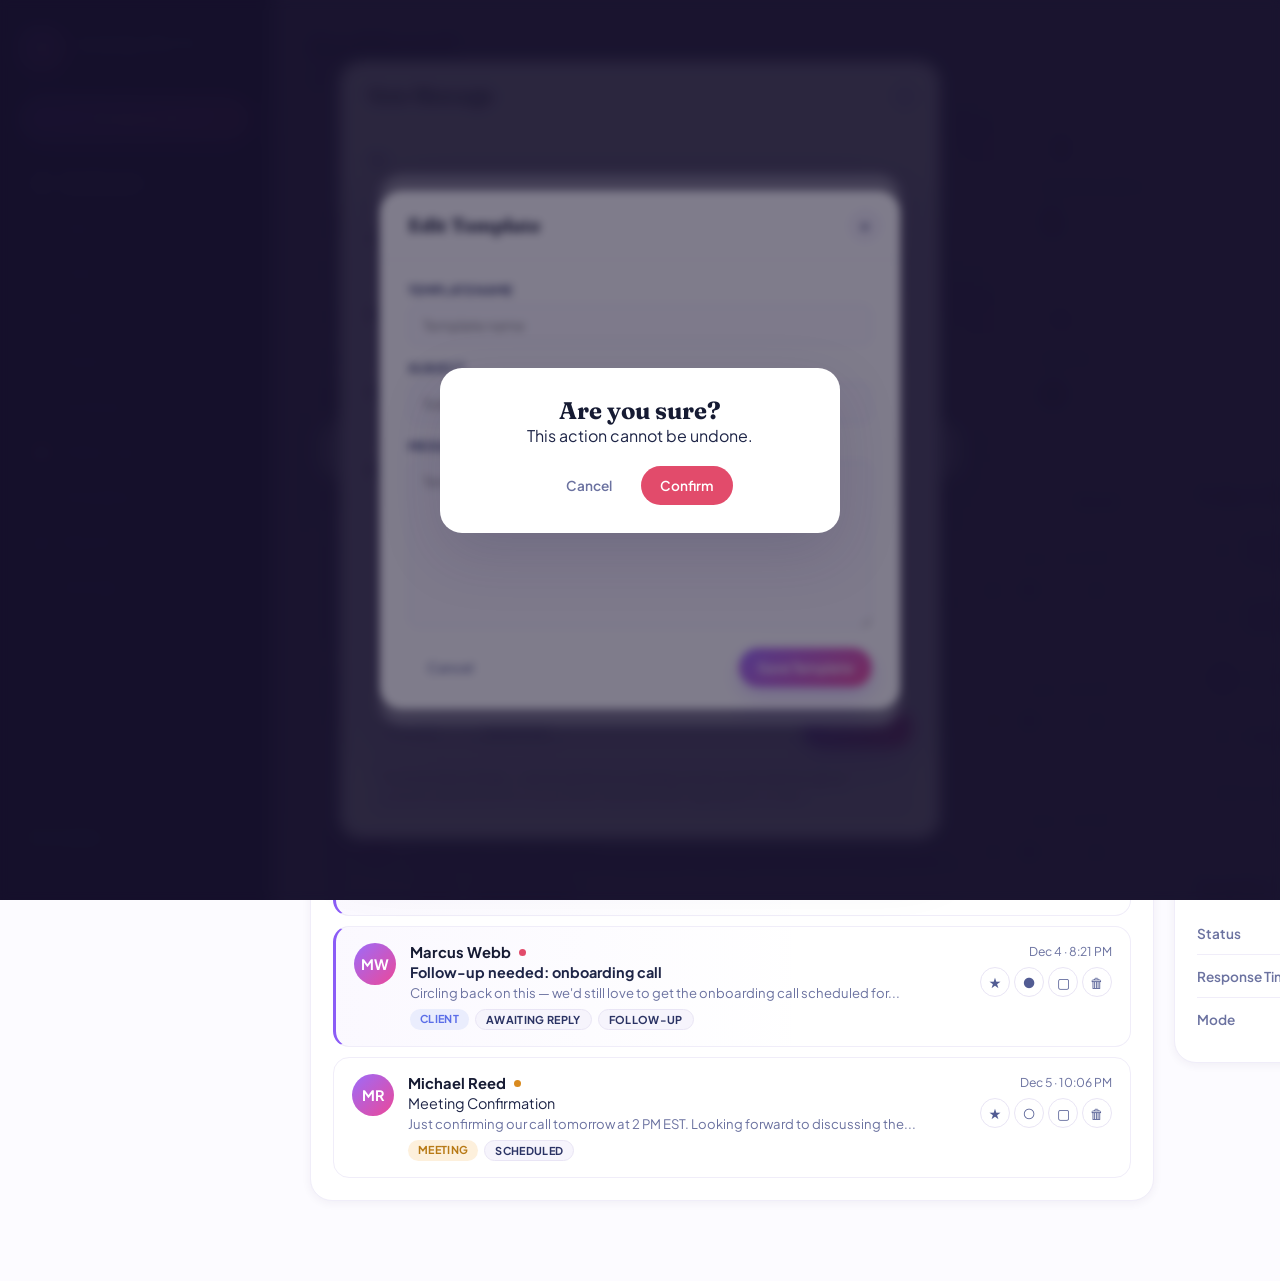
==== email-management/index.html @ f1faaec7 "Add files via upload" ====
<!DOCTYPE html>
<html lang="en">
<head>
<meta charset="UTF-8">
<meta name="viewport" content="width=device-width, initial-scale=1.0">
<title>Jennelyn Portea — Email Management Dashboard</title>
<meta name="description" content="Premium Email Management Dashboard — Virtual Assistant portfolio demo by Jennelyn Portea.">
<link rel="preconnect" href="https://fonts.googleapis.com">
<link rel="preconnect" href="https://fonts.gstatic.com" crossorigin>
<link href="https://fonts.googleapis.com/css2?family=Fraunces:ital,opsz,wght@0,9..144,400;0,9..144,500;0,9..144,600;0,9..144,700;1,9..144,500&family=Plus+Jakarta+Sans:wght@400;500;600;700;800&display=swap" rel="stylesheet">
<link rel="stylesheet" href="style.css">
</head>
<body>

<!-- ============ SKIP LINK ============ -->
<a href="#main-content" class="skip-link">Skip to main content</a>

<!-- ============ MOBILE TOP BAR ============ -->
<header class="mobile-topbar">
  <button id="mobileMenuToggle" class="icon-btn" aria-label="Open navigation menu" aria-expanded="false" aria-controls="sidebar">
    <svg width="22" height="22" viewBox="0 0 24 24" fill="none"><path d="M3 6h18M3 12h18M3 18h18" stroke="currentColor" stroke-width="2" stroke-linecap="round"/></svg>
  </button>
  <span class="mobile-brand">Jennelyn Portea</span>
  <button id="mobileComposeBtn" class="icon-btn" aria-label="Compose new email">
    <svg width="20" height="20" viewBox="0 0 24 24" fill="none"><path d="M12 5v14M5 12h14" stroke="currentColor" stroke-width="2" stroke-linecap="round"/></svg>
  </button>
</header>

<div class="app-shell">

  <!-- ============ SIDEBAR ============ -->
  <div id="sidebarOverlay" class="sidebar-overlay" hidden></div>
  <aside id="sidebar" class="sidebar" aria-label="Primary navigation">
    <div class="brand-block">
      <div class="brand-mark" aria-hidden="true">JP</div>
      <div class="brand-text">
        <span class="brand-name">Jennelyn Portea</span>
        <span class="brand-role">Virtual Assistant</span>
      </div>
      <button id="sidebarClose" class="icon-btn sidebar-close" aria-label="Close navigation menu">
        <svg width="18" height="18" viewBox="0 0 24 24" fill="none"><path d="M6 6l12 12M18 6L6 18" stroke="currentColor" stroke-width="2" stroke-linecap="round"/></svg>
      </button>
    </div>

    <button id="composeBtn" class="compose-btn">
      <svg width="16" height="16" viewBox="0 0 24 24" fill="none"><path d="M12 5v14M5 12h14" stroke="currentColor" stroke-width="2.2" stroke-linecap="round"/></svg>
      Compose Email
    </button>

    <nav class="nav-list" aria-label="Dashboard sections">
      <button class="nav-item is-active" data-view="dashboard">
        <span class="nav-ico" aria-hidden="true">◆</span><span>Dashboard</span>
      </button>
      <button class="nav-item" data-view="inbox">
        <span class="nav-ico" aria-hidden="true">✉</span><span>Inbox</span>
        <span class="nav-badge" id="badgeInbox">0</span>
      </button>
      <button class="nav-item" data-view="starred">
        <span class="nav-ico" aria-hidden="true">★</span><span>Starred</span>
      </button>
      <button class="nav-item" data-view="sent">
        <span class="nav-ico" aria-hidden="true">➤</span><span>Sent</span>
      </button>
      <button class="nav-item" data-view="drafts">
        <span class="nav-ico" aria-hidden="true">✎</span><span>Drafts</span>
        <span class="nav-badge" id="badgeDrafts">0</span>
      </button>
      <button class="nav-item" data-view="archived">
        <span class="nav-ico" aria-hidden="true">▢</span><span>Archived</span>
      </button>
      <button class="nav-item" data-view="followups">
        <span class="nav-ico" aria-hidden="true">⏰</span><span>Follow-ups</span>
        <span class="nav-badge" id="badgeFollowups">0</span>
      </button>
      <button class="nav-item" data-view="templates">
        <span class="nav-ico" aria-hidden="true">▤</span><span>Templates</span>
      </button>
      <button class="nav-item" data-view="reports">
        <span class="nav-ico" aria-hidden="true">▦</span><span>Reports</span>
      </button>
      <button class="nav-item" data-view="settings">
        <span class="nav-ico" aria-hidden="true">⚙</span><span>Settings</span>
      </button>
    </nav>

    <div class="sidebar-footer">
      <div class="status-pill"><span class="status-dot"></span> Available</div>
      <p class="demo-note">Portfolio Demo Mode</p>
    </div>
  </aside>

  <!-- ============ MAIN CONTENT ============ -->
  <main id="main-content" class="main-content">

    <!-- Top search / filter bar (shown for list views) -->
    <div id="toolbar" class="toolbar">
      <div class="search-wrap">
        <svg width="16" height="16" viewBox="0 0 24 24" fill="none" aria-hidden="true"><circle cx="11" cy="11" r="7" stroke="currentColor" stroke-width="2"/><path d="M21 21l-4.3-4.3" stroke="currentColor" stroke-width="2" stroke-linecap="round"/></svg>
        <label for="searchInput" class="sr-only">Search emails</label>
        <input type="search" id="searchInput" placeholder="Search by sender, subject, category…" autocomplete="off">
      </div>
      <div class="filter-scroll" id="filterBar" role="group" aria-label="Email filters"></div>
    </div>

    <!-- View header -->
    <div class="view-header">
      <div>
        <h1 id="viewTitle">Dashboard</h1>
        <p id="viewSubtitle" class="view-subtitle">Welcome back — here's what's happening today.</p>
      </div>
      <div class="view-header-actions" id="viewHeaderActions"></div>
    </div>

    <!-- Dynamic view mount point -->
    <div id="viewRoot"></div>

  </main>
</div>

<!-- ============ EMAIL DETAIL MODAL ============ -->
<div id="emailModal" class="modal-overlay" hidden>
  <div class="modal email-modal" role="dialog" aria-modal="true" aria-labelledby="emailModalSubject">
    <button class="modal-close" id="closeEmailModal" aria-label="Close email">✕</button>
    <div id="emailModalBody"></div>
  </div>
</div>

<!-- ============ COMPOSER MODAL ============ -->
<div id="composerModal" class="modal-overlay" hidden>
  <div class="modal composer-modal" role="dialog" aria-modal="true" aria-labelledby="composerTitle">
    <div class="composer-header">
      <h2 id="composerTitle">New Message</h2>
      <button class="modal-close" id="closeComposerModal" aria-label="Close composer">✕</button>
    </div>
    <form id="composerForm" class="composer-form" novalidate>
      <input type="hidden" id="composerMode" value="new">
      <input type="hidden" id="composerRefId" value="">
      <input type="hidden" id="composerDraftId" value="">

      <div class="field-row">
        <label for="composeTo">To</label>
        <input type="text" id="composeTo" placeholder="recipient@email.com" autocomplete="off">
      </div>
      <div class="field-row cc-bcc-row">
        <div class="field-half">
          <label for="composeCc">CC</label>
          <input type="text" id="composeCc" placeholder="cc@email.com (optional)" autocomplete="off">
        </div>
        <div class="field-half">
          <label for="composeBcc">BCC</label>
          <input type="text" id="composeBcc" placeholder="bcc@email.com (optional)" autocomplete="off">
        </div>
      </div>
      <div class="field-row">
        <label for="composeSubject">Subject</label>
        <input type="text" id="composeSubject" placeholder="Email subject" autocomplete="off">
      </div>
      <div class="field-row grow">
        <label for="composeMessage">Message</label>
        <textarea id="composeMessage" rows="10" placeholder="Write your message…"></textarea>
      </div>
      <p class="field-error" id="composerError" hidden></p>

      <div class="composer-footer">
        <div class="composer-footer-left">
          <button type="button" class="btn btn-ghost" id="composeDiscardBtn">Discard</button>
          <button type="button" class="btn btn-outline" id="composeSaveDraftBtn">Save Draft</button>
        </div>
        <button type="submit" class="btn btn-primary" id="composeSendBtn">
          <span class="btn-label">Send Email</span>
        </button>
      </div>
      <p class="demo-mode-note">Portfolio Demo Mode — real Gmail/Outlook sending can be connected through an authenticated email API or automation backend when deployed for a client.</p>
    </form>
  </div>
</div>

<!-- ============ FOLLOW-UP MODAL ============ -->
<div id="followupModal" class="modal-overlay" hidden>
  <div class="modal followup-modal" role="dialog" aria-modal="true" aria-labelledby="followupModalTitle">
    <div class="composer-header">
      <h2 id="followupModalTitle">Add Follow-up</h2>
      <button class="modal-close" id="closeFollowupModal" aria-label="Close follow-up form">✕</button>
    </div>
    <form id="followupForm" class="composer-form" novalidate>
      <input type="hidden" id="followupId" value="">
      <div class="field-row">
        <label for="followupContact">Contact</label>
        <input type="text" id="followupContact" placeholder="Contact name" autocomplete="off">
      </div>
      <div class="field-row">
        <label for="followupCompany">Company</label>
        <input type="text" id="followupCompany" placeholder="Company name" autocomplete="off">
      </div>
      <div class="field-row">
        <label for="followupSubject">Subject</label>
        <input type="text" id="followupSubject" placeholder="What's this about?" autocomplete="off">
      </div>
      <div class="field-row cc-bcc-row">
        <div class="field-half">
          <label for="followupDate">Follow-up date</label>
          <input type="date" id="followupDate">
        </div>
        <div class="field-half">
          <label for="followupPriority">Priority</label>
          <select id="followupPriority">
            <option value="High">High</option>
            <option value="Medium" selected>Medium</option>
            <option value="Low">Low</option>
          </select>
        </div>
      </div>
      <p class="field-error" id="followupError" hidden></p>
      <div class="composer-footer">
        <div class="composer-footer-left">
          <button type="button" class="btn btn-ghost" id="followupCancelBtn">Cancel</button>
        </div>
        <button type="submit" class="btn btn-primary">Save Follow-up</button>
      </div>
    </form>
  </div>
</div>

<!-- ============ TEMPLATE EDIT MODAL ============ -->
<div id="templateModal" class="modal-overlay" hidden>
  <div class="modal followup-modal" role="dialog" aria-modal="true" aria-labelledby="templateModalTitle">
    <div class="composer-header">
      <h2 id="templateModalTitle">Edit Template</h2>
      <button class="modal-close" id="closeTemplateModal" aria-label="Close template editor">✕</button>
    </div>
    <form id="templateForm" class="composer-form" novalidate>
      <input type="hidden" id="templateId" value="">
      <div class="field-row">
        <label for="templateName">Template name</label>
        <input type="text" id="templateName" placeholder="Template name" autocomplete="off">
      </div>
      <div class="field-row">
        <label for="templateSubject">Subject</label>
        <input type="text" id="templateSubject" placeholder="Subject line" autocomplete="off">
      </div>
      <div class="field-row grow">
        <label for="templateMessage">Message</label>
        <textarea id="templateMessage" rows="8" placeholder="Template message…"></textarea>
      </div>
      <p class="field-error" id="templateError" hidden></p>
      <div class="composer-footer">
        <div class="composer-footer-left">
          <button type="button" class="btn btn-ghost" id="templateCancelBtn">Cancel</button>
        </div>
        <button type="submit" class="btn btn-primary">Save Template</button>
      </div>
    </form>
  </div>
</div>

<!-- ============ CONFIRM DIALOG ============ -->
<div id="confirmModal" class="modal-overlay" hidden>
  <div class="modal confirm-modal" role="alertdialog" aria-modal="true" aria-labelledby="confirmTitle" aria-describedby="confirmMessage">
    <h2 id="confirmTitle">Are you sure?</h2>
    <p id="confirmMessage">This action cannot be undone.</p>
    <div class="confirm-actions">
      <button class="btn btn-ghost" id="confirmCancelBtn">Cancel</button>
      <button class="btn btn-danger" id="confirmOkBtn">Confirm</button>
    </div>
  </div>
</div>

<!-- ============ TOAST CONTAINER ============ -->
<div id="toastContainer" class="toast-container" aria-live="polite" aria-atomic="true"></div>

<script src="script.js"></script>
</body>
</html>
---- email-management/style.css ----
/* =========================================================
   JENNELYN PORTEA — EMAIL MANAGEMENT DASHBOARD
   Design tokens
   ========================================================= */
:root{
  --navy-900:#161B33;
  --navy-800:#1E2547;
  --navy-700:#2B3364;
  --navy-500:#525C93;
  --navy-300:#8891C4;
  --ink-muted:#6B72A0;

  --paper:#FCFBFF;
  --paper-alt:#F6F4FC;
  --white:#FFFFFF;

  --violet:#8B5CF6;
  --violet-deep:#7C3AED;
  --rose:#EC4899;
  --rose-soft:#F9A8D4;
  --grad-accent:linear-gradient(135deg,#9C6BFA 0%,#EC4899 100%);
  --grad-accent-soft:linear-gradient(135deg,rgba(156,107,250,.14) 0%,rgba(236,72,153,.14) 100%);

  --success:#0EA872;
  --success-soft:#E4F8F0;
  --warning:#D98A1E;
  --warning-soft:#FCF0DC;
  --danger:#E24B6B;
  --danger-soft:#FCE7EC;
  --info:#5B6EE8;
  --info-soft:#EAEDFD;

  --border:#E9E5F5;
  --border-soft:#F0EDF9;
  --shadow-sm:0 2px 10px rgba(46,32,90,.06);
  --shadow-md:0 10px 30px rgba(46,32,90,.10);
  --shadow-lg:0 22px 60px rgba(46,32,90,.16);

  --radius-sm:10px;
  --radius-md:16px;
  --radius-lg:22px;
  --radius-pill:999px;

  --font-display:'Fraunces', Georgia, serif;
  --font-body:'Plus Jakarta Sans', -apple-system, BlinkMacSystemFont, 'Segoe UI', sans-serif;

  --sidebar-w:272px;
}

*,*::before,*::after{box-sizing:border-box;}
html{scroll-behavior:smooth;}
body{
  margin:0;
  font-family:var(--font-body);
  color:var(--navy-800);
  background:var(--paper);
  -webkit-font-smoothing:antialiased;
}
h1,h2,h3{font-family:var(--font-display); color:var(--navy-900); margin:0;}
p{margin:0;}
button{font-family:inherit;}
input,select,textarea{font-family:inherit;}
ul{margin:0;padding:0;}

.sr-only{
  position:absolute; width:1px; height:1px; padding:0; margin:-1px;
  overflow:hidden; clip:rect(0,0,0,0); white-space:nowrap; border:0;
}

.skip-link{
  position:absolute; left:-999px; top:0; background:var(--navy-900); color:#fff;
  padding:10px 16px; z-index:999; border-radius:0 0 8px 0;
}
.skip-link:focus{left:0;}

:focus-visible{
  outline:2.5px solid var(--violet-deep);
  outline-offset:2px;
  border-radius:6px;
}

/* =========================================================
   MOBILE TOP BAR
   ========================================================= */
.mobile-topbar{
  display:none;
  align-items:center;
  justify-content:space-between;
  padding:14px 16px;
  background:rgba(252,251,255,.9);
  backdrop-filter:blur(14px);
  border-bottom:1px solid var(--border);
  position:sticky; top:0; z-index:40;
}
.mobile-brand{font-family:var(--font-display); font-weight:600; color:var(--navy-900); font-size:1.05rem;}
.icon-btn{
  width:38px;height:38px;border-radius:var(--radius-pill);
  border:1px solid var(--border); background:var(--white); color:var(--navy-800);
  display:flex;align-items:center;justify-content:center; cursor:pointer;
  transition:transform .15s ease, box-shadow .15s ease;
}
.icon-btn:hover{box-shadow:var(--shadow-sm); transform:translateY(-1px);}

/* =========================================================
   APP SHELL / SIDEBAR
   ========================================================= */
.app-shell{display:flex; min-height:100vh;}

.sidebar{
  width:var(--sidebar-w); flex-shrink:0;
  background:linear-gradient(180deg,var(--navy-900) 0%, #201A3E 100%);
  color:#EAE7FA;
  display:flex; flex-direction:column;
  padding:26px 20px;
  position:sticky; top:0; height:100vh;
  z-index:50;
}
.brand-block{display:flex; align-items:center; gap:12px; margin-bottom:26px; position:relative;}
.brand-mark{
  width:44px;height:44px;border-radius:14px;
  background:var(--grad-accent);
  display:flex;align-items:center;justify-content:center;
  font-family:var(--font-display); font-weight:600; color:#fff; font-size:1.05rem;
  flex-shrink:0;
  box-shadow:0 8px 20px rgba(156,107,250,.35);
}
.brand-text{display:flex; flex-direction:column; line-height:1.25;}
.brand-name{font-family:var(--font-display); font-size:1rem; font-weight:600; color:#fff;}
.brand-role{font-size:.74rem; color:#B9B4E0; letter-spacing:.02em;}
.sidebar-close{display:none; margin-left:auto; background:rgba(255,255,255,.08); border-color:rgba(255,255,255,.14); color:#fff;}

.compose-btn{
  display:flex; align-items:center; justify-content:center; gap:8px;
  background:var(--grad-accent); color:#fff; border:none;
  padding:13px 18px; border-radius:var(--radius-pill);
  font-weight:600; font-size:.92rem; cursor:pointer;
  box-shadow:0 10px 24px rgba(156,107,250,.35);
  transition:transform .15s ease, box-shadow .15s ease;
  margin-bottom:22px;
}
.compose-btn:hover{transform:translateY(-2px); box-shadow:0 14px 30px rgba(156,107,250,.45);}
.compose-btn:active{transform:translateY(0);}

.nav-list{display:flex; flex-direction:column; gap:3px; flex:1; overflow-y:auto;}
.nav-item{
  display:flex; align-items:center; gap:12px;
  background:transparent; border:none; color:#C8C4EA;
  padding:11px 12px; border-radius:12px; text-align:left;
  font-size:.9rem; font-weight:500; cursor:pointer;
  transition:background .15s ease, color .15s ease;
  position:relative;
}
.nav-item:hover{background:rgba(255,255,255,.06); color:#fff;}
.nav-item.is-active{background:rgba(255,255,255,.1); color:#fff;}
.nav-item.is-active::before{
  content:''; position:absolute; left:-20px; top:50%; transform:translateY(-50%);
  width:4px; height:22px; border-radius:0 4px 4px 0; background:var(--grad-accent);
}
.nav-ico{width:18px; text-align:center; font-size:.95rem; opacity:.9; flex-shrink:0;}
.nav-item span:nth-child(2){flex:1;}
.nav-badge{
  background:rgba(255,255,255,.12); color:#fff; font-size:.68rem; font-weight:700;
  padding:2px 8px; border-radius:var(--radius-pill); min-width:20px; text-align:center;
}
.nav-item.is-active .nav-badge{background:var(--grad-accent);}

.sidebar-footer{margin-top:16px; padding-top:16px; border-top:1px solid rgba(255,255,255,.1);}
.status-pill{
  display:inline-flex; align-items:center; gap:7px;
  background:rgba(14,168,114,.16); color:#7FE0BB; font-size:.78rem; font-weight:600;
  padding:6px 12px; border-radius:var(--radius-pill); margin-bottom:8px;
}
.status-dot{width:7px;height:7px;border-radius:50%; background:#37D695; box-shadow:0 0 0 3px rgba(55,214,149,.25);}
.demo-note{font-size:.72rem; color:#8E88BC; letter-spacing:.03em;}

.sidebar-overlay{
  position:fixed; inset:0; background:rgba(22,17,45,.5); z-index:45; display:none;
}

/* =========================================================
   MAIN CONTENT
   ========================================================= */
.main-content{flex:1; min-width:0; padding:30px 38px 60px;}

.toolbar{display:flex; align-items:center; gap:14px; margin-bottom:22px; flex-wrap:wrap;}
.search-wrap{
  display:flex; align-items:center; gap:10px;
  background:var(--white); border:1px solid var(--border);
  border-radius:var(--radius-pill); padding:11px 18px; flex:1; min-width:240px; max-width:420px;
  color:var(--ink-muted);
  box-shadow:var(--shadow-sm);
}
.search-wrap input{
  border:none; outline:none; flex:1; font-size:.88rem; background:transparent; color:var(--navy-800);
}
.search-wrap input::placeholder{color:#A6A2C6;}

.filter-scroll{display:flex; gap:8px; overflow-x:auto; flex:1; padding-bottom:2px;}
.filter-chip{
  flex-shrink:0; border:1px solid var(--border); background:var(--white); color:var(--navy-700);
  padding:8px 16px; border-radius:var(--radius-pill); font-size:.8rem; font-weight:600; cursor:pointer;
  white-space:nowrap; transition:all .15s ease;
}
.filter-chip:hover{border-color:var(--violet); color:var(--violet-deep);}
.filter-chip.is-active{background:var(--grad-accent); border-color:transparent; color:#fff; box-shadow:0 6px 16px rgba(156,107,250,.3);}

.view-header{display:flex; align-items:flex-end; justify-content:space-between; gap:16px; margin-bottom:22px; flex-wrap:wrap;}
.view-header h1{font-size:1.7rem; font-weight:600;}
.view-subtitle{color:var(--ink-muted); font-size:.9rem; margin-top:4px;}
.view-header-actions{display:flex; gap:10px; flex-wrap:wrap;}

/* =========================================================
   BUTTONS
   ========================================================= */
.btn{
  border-radius:var(--radius-pill); padding:10px 18px; font-size:.85rem; font-weight:600;
  cursor:pointer; border:1px solid transparent; transition:all .15s ease; display:inline-flex; align-items:center; gap:6px;
}
.btn-primary{background:var(--grad-accent); color:#fff; box-shadow:0 8px 18px rgba(156,107,250,.32);}
.btn-primary:hover{transform:translateY(-1px); box-shadow:0 12px 24px rgba(156,107,250,.4);}
.btn-primary:disabled{opacity:.6; cursor:progress; transform:none;}
.btn-outline{background:var(--white); border-color:var(--border); color:var(--navy-700);}
.btn-outline:hover{border-color:var(--violet); color:var(--violet-deep);}
.btn-ghost{background:transparent; border-color:transparent; color:var(--ink-muted);}
.btn-ghost:hover{color:var(--navy-800); background:var(--paper-alt);}
.btn-danger{background:var(--danger); color:#fff;}
.btn-danger:hover{background:#CC3A58;}
.btn-sm{padding:7px 13px; font-size:.76rem;}
.btn-icon-only{padding:8px; border-radius:var(--radius-pill);}

/* =========================================================
   STAT CARDS (Dashboard)
   ========================================================= */
.stat-grid{
  display:grid; grid-template-columns:repeat(4,1fr); gap:16px; margin-bottom:26px;
}
.stat-card{
  background:var(--white); border:1px solid var(--border-soft); border-radius:var(--radius-lg);
  padding:20px; box-shadow:var(--shadow-sm); position:relative; overflow:hidden;
  transition:transform .18s ease, box-shadow .18s ease;
}
.stat-card:hover{transform:translateY(-3px); box-shadow:var(--shadow-md);}
.stat-card::after{
  content:''; position:absolute; top:-30px; right:-30px; width:90px; height:90px; border-radius:50%;
  background:var(--grad-accent-soft);
}
.stat-label{font-size:.76rem; color:var(--ink-muted); font-weight:600; text-transform:uppercase; letter-spacing:.04em;}
.stat-value{font-family:var(--font-display); font-size:2.1rem; font-weight:600; color:var(--navy-900); margin-top:6px;}
.stat-icon{
  width:38px;height:38px;border-radius:12px; display:flex;align-items:center;justify-content:center;
  font-size:1.1rem; margin-bottom:12px; background:var(--grad-accent-soft); color:var(--violet-deep); position:relative; z-index:1;
}

.dashboard-grid{display:grid; grid-template-columns:1.5fr 1fr; gap:20px;}
@media (max-width:1100px){.dashboard-grid{grid-template-columns:1fr;}}

.panel{
  background:var(--white); border:1px solid var(--border-soft); border-radius:var(--radius-lg);
  padding:22px; box-shadow:var(--shadow-sm); margin-bottom:20px;
}
.panel-title{display:flex; align-items:center; justify-content:space-between; margin-bottom:16px;}
.panel-title h2{font-size:1.05rem; font-weight:600;}

/* =========================================================
   EMAIL LIST
   ========================================================= */
.email-list{display:flex; flex-direction:column; gap:10px;}
.email-row{
  display:flex; align-items:flex-start; gap:14px;
  background:var(--white); border:1px solid var(--border-soft); border-radius:var(--radius-md);
  padding:16px 18px; cursor:pointer; transition:all .15s ease; position:relative;
}
.email-row:hover{border-color:var(--violet); box-shadow:var(--shadow-md); transform:translateY(-1px);}
.email-row.is-unread{background:linear-gradient(90deg,rgba(156,107,250,.045),transparent 60%); border-left:3px solid var(--violet);}
.email-row.is-unread .email-subject{font-weight:700;}

.email-row-check{margin-top:3px; flex-shrink:0;}
.email-row-check input{width:16px;height:16px; accent-color:var(--violet-deep); cursor:pointer;}

.avatar{
  width:42px;height:42px;border-radius:50%; flex-shrink:0;
  background:var(--grad-accent); color:#fff; display:flex;align-items:center;justify-content:center;
  font-weight:700; font-size:.9rem;
}
.email-row-body{flex:1; min-width:0;}
.email-row-top{display:flex; align-items:center; gap:8px; flex-wrap:wrap;}
.email-sender{font-weight:700; color:var(--navy-900); font-size:.92rem;}
.email-priority-dot{width:7px;height:7px;border-radius:50%; flex-shrink:0;}
.priority-High{background:var(--danger);}
.priority-Medium{background:var(--warning);}
.priority-Low{background:var(--success);}
.email-subject{color:var(--navy-800); font-size:.9rem; margin-top:2px;}
.email-preview{color:var(--ink-muted); font-size:.82rem; margin-top:3px; overflow:hidden; text-overflow:ellipsis; white-space:nowrap;}
.email-row-tags{display:flex; gap:6px; margin-top:8px; flex-wrap:wrap;}

.tag{
  font-size:.68rem; font-weight:700; padding:3px 10px; border-radius:var(--radius-pill);
  text-transform:uppercase; letter-spacing:.03em;
}
.tag-Client{background:var(--info-soft); color:var(--info);}
.tag-Business{background:var(--info-soft); color:var(--info);}
.tag-Meeting{background:#FDF0DC; color:#B87A16;}
.tag-Support{background:var(--success-soft); color:var(--success);}
.tag-Lead{background:#FCE9F7; color:#C2489B;}
.tag-Appointment{background:#EFEAFE; color:var(--violet-deep);}
.tag-Billing{background:var(--danger-soft); color:var(--danger);}
.tag-General{background:var(--paper-alt); color:var(--navy-500);}
.tag-Internal{background:var(--paper-alt); color:var(--navy-500);}
.tag-Newsletter{background:var(--paper-alt); color:var(--navy-500);}
.tag-Resolved{background:var(--success-soft); color:var(--success);}
.tag-status{background:var(--paper-alt); color:var(--navy-700); border:1px solid var(--border);}

.email-row-meta{display:flex; flex-direction:column; align-items:flex-end; gap:8px; flex-shrink:0;}
.email-time{font-size:.76rem; color:var(--ink-muted); white-space:nowrap;}
.email-row-actions{display:flex; gap:4px;}
.mini-btn{
  width:30px;height:30px; border-radius:50%; border:1px solid var(--border); background:var(--white);
  color:var(--navy-500); display:flex;align-items:center;justify-content:center; cursor:pointer;
  transition:all .15s ease; font-size:.85rem;
}
.mini-btn:hover{border-color:var(--violet); color:var(--violet-deep); transform:translateY(-1px);}
.mini-btn.is-starred{color:#E0A526; border-color:#F3D98B; background:#FEF8E9;}

.empty-state{
  text-align:center; padding:60px 20px; color:var(--ink-muted);
  background:var(--white); border:1px dashed var(--border); border-radius:var(--radius-lg);
}
.empty-state-icon{font-size:2.2rem; margin-bottom:10px;}
.empty-state h3{color:var(--navy-800); font-size:1.05rem; margin-bottom:6px;}
.empty-state p{font-size:.85rem;}

/* =========================================================
   TASK LIST (Dashboard priorities)
   ========================================================= */
.task-list{display:flex; flex-direction:column; gap:8px;}
.task-row{
  display:flex; align-items:center; gap:12px; padding:11px 12px;
  border:1px solid var(--border-soft); border-radius:var(--radius-sm); background:var(--paper);
}
.task-row.is-done .task-text{text-decoration:line-through; color:var(--ink-muted);}
.task-row input[type=checkbox]{width:17px;height:17px; accent-color:var(--violet-deep); cursor:pointer; flex-shrink:0;}
.task-text{flex:1; font-size:.86rem; color:var(--navy-800);}
.task-del{background:none; border:none; color:var(--ink-muted); cursor:pointer; font-size:.9rem; padding:4px;}
.task-del:hover{color:var(--danger);}
.task-add-row{display:flex; gap:8px; margin-top:12px;}
.task-add-row input{
  flex:1; border:1px solid var(--border); border-radius:var(--radius-pill); padding:9px 15px; font-size:.85rem; outline:none;
}
.task-add-row input:focus{border-color:var(--violet);}

/* =========================================================
   FOLLOW-UP LIST
   ========================================================= */
.followup-grid{display:flex; flex-direction:column; gap:10px;}
.followup-card{
  background:var(--white); border:1px solid var(--border-soft); border-radius:var(--radius-md);
  padding:16px 18px; display:flex; align-items:center; gap:16px; flex-wrap:wrap;
}
.followup-card.is-complete{opacity:.55;}
.followup-main{flex:1; min-width:200px;}
.followup-main h3{font-size:.95rem; font-weight:700; color:var(--navy-900);}
.followup-main p{font-size:.8rem; color:var(--ink-muted); margin-top:2px;}
.followup-meta{display:flex; align-items:center; gap:14px; flex-wrap:wrap;}
.followup-date{font-size:.8rem; color:var(--navy-700); font-weight:600;}
.followup-actions{display:flex; gap:6px;}

/* =========================================================
   TEMPLATES
   ========================================================= */
.template-grid{display:grid; grid-template-columns:repeat(auto-fill,minmax(280px,1fr)); gap:16px;}
.template-card{
  background:var(--white); border:1px solid var(--border-soft); border-radius:var(--radius-lg);
  padding:20px; box-shadow:var(--shadow-sm); display:flex; flex-direction:column; gap:10px;
}
.template-card h3{font-size:1rem; font-weight:700; color:var(--navy-900);}
.template-subject{font-size:.8rem; color:var(--violet-deep); font-weight:600;}
.template-preview{font-size:.82rem; color:var(--ink-muted); line-height:1.5; max-height:4.5em; overflow:hidden;}
.template-actions{display:flex; gap:6px; flex-wrap:wrap; margin-top:6px;}

/* =========================================================
   REPORTS
   ========================================================= */
.report-grid{display:grid; grid-template-columns:repeat(3,1fr); gap:16px; margin-bottom:20px;}
@media (max-width:900px){.report-grid{grid-template-columns:repeat(2,1fr);}}
.bar-chart{display:flex; align-items:flex-end; gap:14px; height:200px; padding:10px 6px;}
.bar-col{flex:1; display:flex; flex-direction:column; align-items:center; justify-content:flex-end; height:100%;}
.bar-fill{
  width:100%; max-width:44px; border-radius:10px 10px 4px 4px; background:var(--grad-accent);
  transition:height .6s cubic-bezier(.22,1,.36,1);
}
.bar-label{font-size:.72rem; color:var(--ink-muted); margin-top:8px; text-align:center;}
.bar-value{font-size:.78rem; font-weight:700; color:var(--navy-900); margin-bottom:4px;}

.donut-wrap{display:flex; align-items:center; gap:18px;}
.donut{width:120px;height:120px;border-radius:50%; flex-shrink:0;}
.donut-legend{display:flex; flex-direction:column; gap:8px; font-size:.82rem;}
.legend-dot{width:9px;height:9px;border-radius:50%; display:inline-block; margin-right:6px;}

/* =========================================================
   SETTINGS
   ========================================================= */
.settings-grid{display:grid; grid-template-columns:1fr 1fr; gap:20px;}
@media (max-width:900px){.settings-grid{grid-template-columns:1fr;}}
.settings-row{display:flex; align-items:center; justify-content:space-between; padding:12px 0; border-bottom:1px solid var(--border-soft);}
.settings-row:last-child{border-bottom:none;}
.settings-row-label{font-size:.85rem; color:var(--ink-muted); font-weight:600;}
.settings-row-value{font-size:.9rem; color:var(--navy-900); font-weight:700;}
.danger-zone{border:1px solid var(--danger-soft); background:var(--danger-soft); border-radius:var(--radius-lg); padding:20px;}
.danger-zone h3{color:#B32F4B; font-size:1rem; margin-bottom:6px;}
.danger-zone p{font-size:.82rem; color:#9C3350; margin-bottom:14px;}

/* =========================================================
   MODALS
   ========================================================= */
.modal-overlay{
  position:fixed; inset:0; background:rgba(22,17,45,.55); backdrop-filter:blur(4px);
  display:flex; align-items:center; justify-content:center; z-index:200; padding:20px;
  animation:fadeIn .18s ease;
}
@keyframes fadeIn{from{opacity:0;} to{opacity:1;}}
.modal{
  background:var(--white); border-radius:var(--radius-lg); box-shadow:var(--shadow-lg);
  width:100%; max-height:90vh; overflow-y:auto; position:relative;
  animation:slideUp .22s cubic-bezier(.22,1,.36,1);
}
@keyframes slideUp{from{opacity:0; transform:translateY(16px) scale(.98);} to{opacity:1; transform:translateY(0) scale(1);}}
.email-modal{max-width:640px; padding:30px;}
.composer-modal{max-width:600px;}
.followup-modal{max-width:520px;}
.confirm-modal{max-width:400px; padding:28px; text-align:center;}
.modal-close{
  position:absolute; top:18px; right:18px; background:var(--paper-alt); border:none; width:34px;height:34px;
  border-radius:50%; cursor:pointer; color:var(--navy-700); font-size:.9rem; z-index:2;
}
.modal-close:hover{background:var(--border);}

.composer-header{display:flex; align-items:center; justify-content:space-between; padding:22px 28px; border-bottom:1px solid var(--border-soft);}
.composer-header h2{font-size:1.2rem;}
.composer-form{padding:22px 28px; display:flex; flex-direction:column; gap:14px;}
.field-row{display:flex; flex-direction:column; gap:6px;}
.field-row.grow{flex:1;}
.field-row label{font-size:.78rem; font-weight:700; color:var(--navy-700); text-transform:uppercase; letter-spacing:.03em;}
.field-row input, .field-row select, .field-row textarea{
  border:1px solid var(--border); border-radius:var(--radius-sm); padding:11px 14px; font-size:.88rem;
  outline:none; color:var(--navy-800); background:var(--paper); resize:vertical;
}
.field-row input:focus, .field-row select:focus, .field-row textarea:focus{border-color:var(--violet); background:var(--white);}
.cc-bcc-row{display:flex; gap:12px;}
.field-half{flex:1; display:flex; flex-direction:column; gap:6px;}
.field-half label{font-size:.78rem; font-weight:700; color:var(--navy-700); text-transform:uppercase; letter-spacing:.03em;}
.field-error{color:var(--danger); font-size:.8rem; font-weight:600;}
.composer-footer{display:flex; align-items:center; justify-content:space-between; gap:10px; flex-wrap:wrap; padding-top:6px;}
.composer-footer-left{display:flex; gap:8px;}
.demo-mode-note{font-size:.74rem; color:var(--ink-muted); background:var(--paper-alt); padding:10px 14px; border-radius:10px; line-height:1.5;}

.confirm-actions{display:flex; gap:10px; justify-content:center; margin-top:20px;}

/* =========================================================
   EMAIL DETAIL VIEW (inside modal)
   ========================================================= */
.detail-head{display:flex; align-items:flex-start; gap:14px; margin-bottom:16px; padding-right:30px;}
.detail-info{flex:1;}
.detail-subject{font-size:1.25rem; font-weight:600; margin-bottom:6px;}
.detail-from{font-size:.86rem; color:var(--ink-muted);}
.detail-from strong{color:var(--navy-900);}
.detail-meta-row{display:flex; gap:8px; flex-wrap:wrap; margin-top:10px;}
.detail-message{
  background:var(--paper); border:1px solid var(--border-soft); border-radius:var(--radius-md);
  padding:18px; font-size:.9rem; line-height:1.7; color:var(--navy-800); white-space:pre-wrap; margin:16px 0;
}
.detail-actions{display:flex; gap:8px; flex-wrap:wrap;}

/* =========================================================
   TOASTS
   ========================================================= */
.toast-container{
  position:fixed; bottom:22px; right:22px; display:flex; flex-direction:column; gap:10px; z-index:400;
  max-width:340px;
}
.toast{
  background:var(--navy-900); color:#fff; padding:13px 18px; border-radius:var(--radius-md);
  font-size:.85rem; font-weight:600; box-shadow:var(--shadow-lg);
  display:flex; align-items:center; gap:10px;
  animation:toastIn .25s cubic-bezier(.22,1,.36,1);
}
.toast.is-leaving{animation:toastOut .2s ease forwards;}
@keyframes toastIn{from{opacity:0; transform:translateX(30px);} to{opacity:1; transform:translateX(0);}}
@keyframes toastOut{to{opacity:0; transform:translateX(30px);}}
.toast-success{border-left:3px solid var(--success);}
.toast-error{border-left:3px solid var(--danger);}
.toast-info{border-left:3px solid var(--violet);}

/* =========================================================
   RESPONSIVE
   ========================================================= */
@media (max-width:1200px){
  .stat-grid{grid-template-columns:repeat(2,1fr);}
}
@media (max-width:980px){
  .mobile-topbar{display:flex;}
  .sidebar{
    position:fixed; left:0; top:0; transform:translateX(-100%);
    transition:transform .25s ease; box-shadow:var(--shadow-lg);
  }
  .sidebar.is-open{transform:translateX(0);}
  .sidebar-close{display:flex;}
  .sidebar-overlay.is-visible{display:block;}
  .main-content{padding:20px 16px 50px;}
  .report-grid{grid-template-columns:1fr;}
}
@media (max-width:640px){
  .stat-grid{grid-template-columns:1fr 1fr;}
  .view-header h1{font-size:1.4rem;}
  .email-row{flex-wrap:wrap;}
  .email-row-meta{flex-direction:row; align-items:center; margin-left:56px; width:100%; justify-content:space-between;}
  .cc-bcc-row{flex-direction:column;}
  .composer-footer{flex-direction:column; align-items:stretch;}
  .composer-footer-left{justify-content:stretch;}
  .composer-footer-left .btn{flex:1;}
  .btn-primary{width:100%; justify-content:center;}
  .donut-wrap{flex-direction:column;}
}
@media (max-width:420px){
  .stat-grid{grid-template-columns:1fr;}
}

/* Reduced motion */
@media (prefers-reduced-motion:reduce){
  *{animation-duration:.001ms !important; transition-duration:.001ms !important;}
  html{scroll-behavior:auto;}
}

/* Utility */
.hidden{display:none !important;}
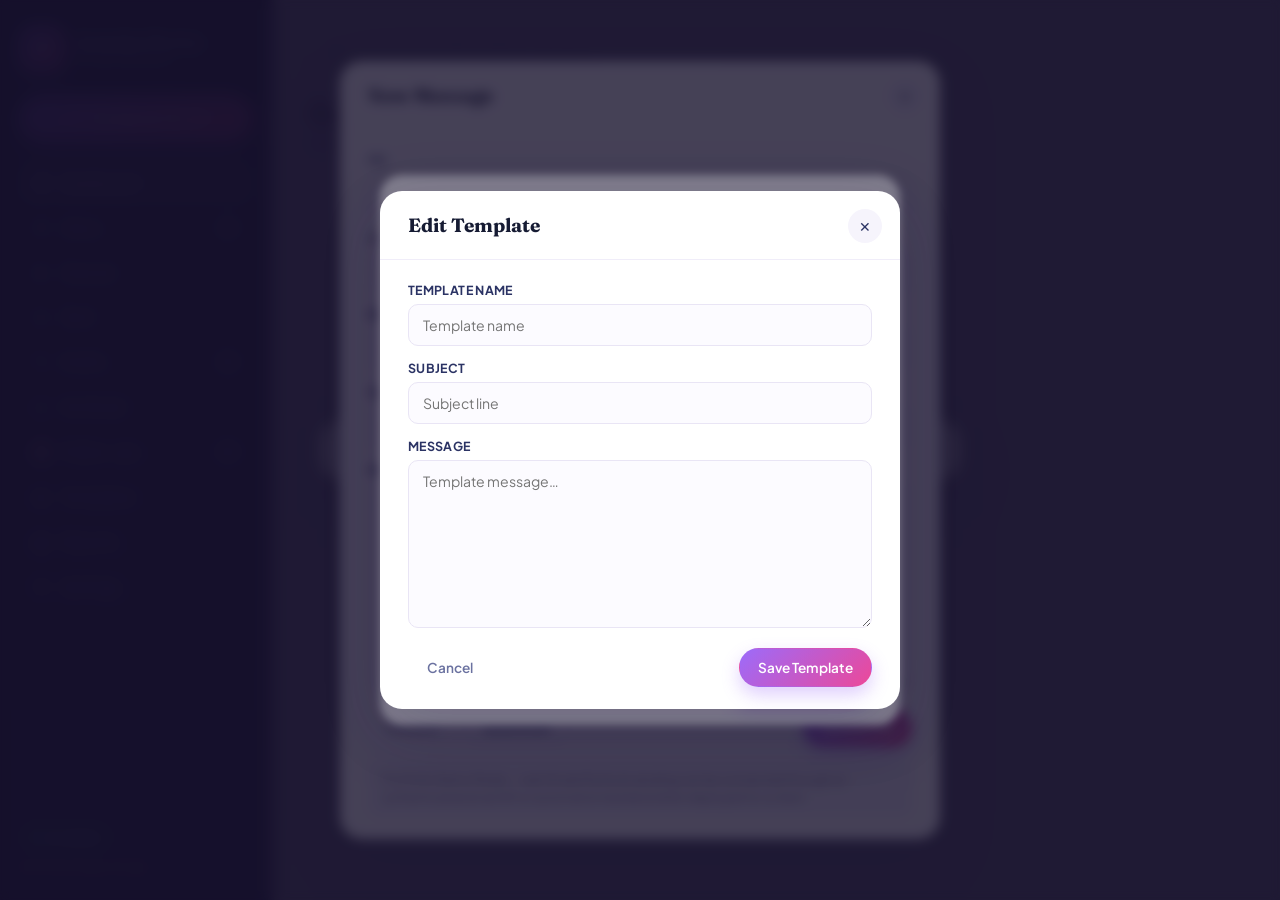
==== commit e0e90509: "Update index.html" ====
--- a/email-management/index.html
+++ b/email-management/index.html
@@ -120,7 +120,7 @@
 <!-- ============ EMAIL DETAIL MODAL ============ -->
 <div id="emailModal" class="modal-overlay" hidden>
   <div class="modal email-modal" role="dialog" aria-modal="true" aria-labelledby="emailModalSubject">
-    <button class="modal-close" id="closeEmailModal" aria-label="Close email">✕</button>
+    <button type="button" class="modal-close" id="closeEmailModal" aria-label="Close email">✕</button>
     <div id="emailModalBody"></div>
   </div>
 </div>
@@ -130,7 +130,7 @@
   <div class="modal composer-modal" role="dialog" aria-modal="true" aria-labelledby="composerTitle">
     <div class="composer-header">
       <h2 id="composerTitle">New Message</h2>
-      <button class="modal-close" id="closeComposerModal" aria-label="Close composer">✕</button>
+      <button type="button" class="modal-close" id="closeComposerModal" aria-label="Close composer">✕</button>
     </div>
     <form id="composerForm" class="composer-form" novalidate>
       <input type="hidden" id="composerMode" value="new">
@@ -180,7 +180,7 @@
   <div class="modal followup-modal" role="dialog" aria-modal="true" aria-labelledby="followupModalTitle">
     <div class="composer-header">
       <h2 id="followupModalTitle">Add Follow-up</h2>
-      <button class="modal-close" id="closeFollowupModal" aria-label="Close follow-up form">✕</button>
+      <button type="button" class="modal-close" id="closeFollowupModal" aria-label="Close follow-up form">✕</button>
     </div>
     <form id="followupForm" class="composer-form" novalidate>
       <input type="hidden" id="followupId" value="">
@@ -226,7 +226,7 @@
   <div class="modal followup-modal" role="dialog" aria-modal="true" aria-labelledby="templateModalTitle">
     <div class="composer-header">
       <h2 id="templateModalTitle">Edit Template</h2>
-      <button class="modal-close" id="closeTemplateModal" aria-label="Close template editor">✕</button>
+      <button type="button" class="modal-close" id="closeTemplateModal" aria-label="Close template editor">✕</button>
     </div>
     <form id="templateForm" class="composer-form" novalidate>
       <input type="hidden" id="templateId" value="">
@@ -253,17 +253,6 @@
   </div>
 </div>
 
-<!-- ============ CONFIRM DIALOG ============ -->
-<div id="confirmModal" class="modal-overlay" hidden>
-  <div class="modal confirm-modal" role="alertdialog" aria-modal="true" aria-labelledby="confirmTitle" aria-describedby="confirmMessage">
-    <h2 id="confirmTitle">Are you sure?</h2>
-    <p id="confirmMessage">This action cannot be undone.</p>
-    <div class="confirm-actions">
-      <button class="btn btn-ghost" id="confirmCancelBtn">Cancel</button>
-      <button class="btn btn-danger" id="confirmOkBtn">Confirm</button>
-    </div>
-  </div>
-</div>
 
 <!-- ============ TOAST CONTAINER ============ -->
 <div id="toastContainer" class="toast-container" aria-live="polite" aria-atomic="true"></div>
